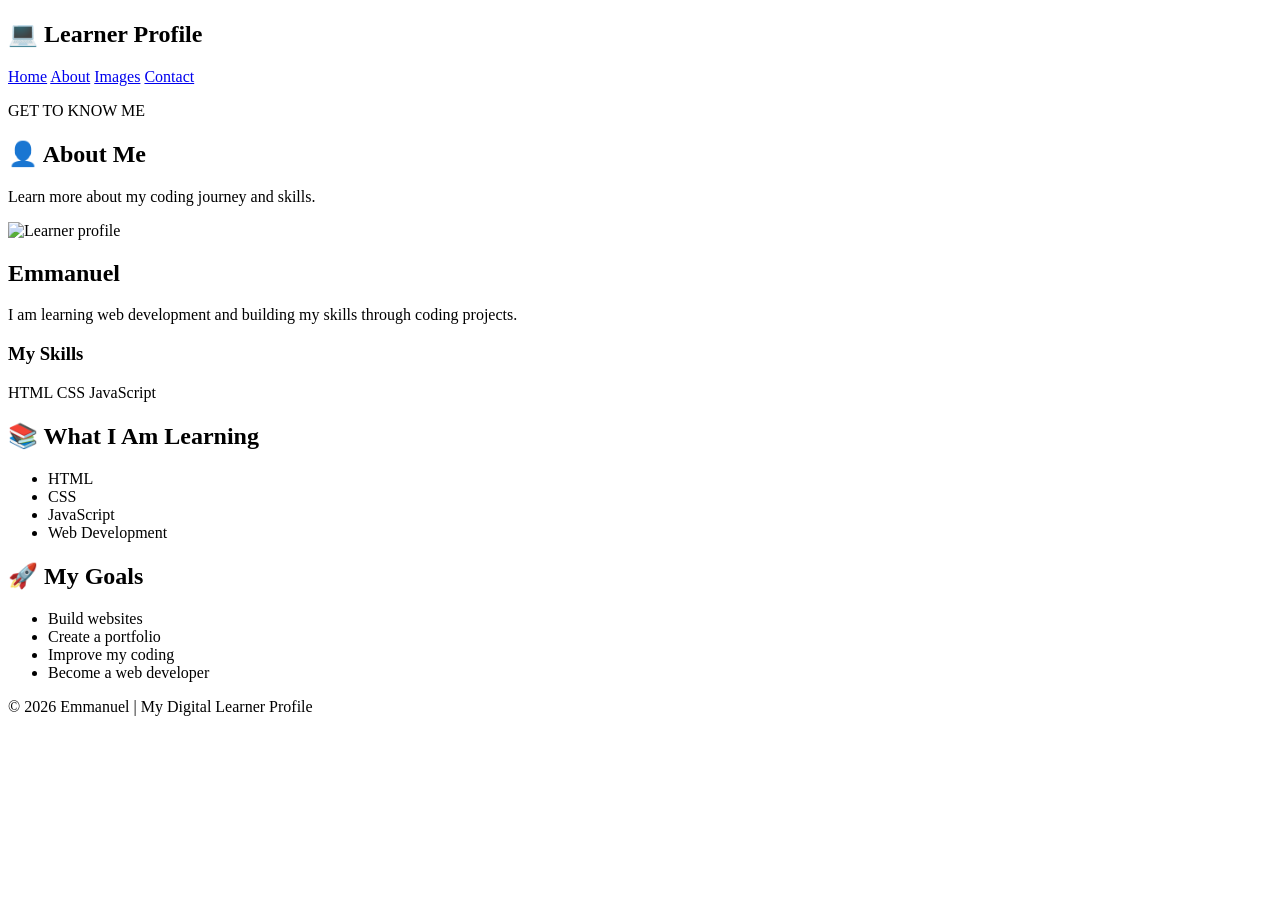
==== about.html @ 2c31838c "commit changes" ====
<!DOCTYPE html>
<html lang="en">

<head>

    <meta charset="UTF-8">

    <meta name="viewport"
          content="width=device-width, initial-scale=1.0">

    <title>About Me</title>

    <link rel="stylesheet" href="style.css">

</head>

<body>

    <nav class="navbar">

        <h2>💻 Learner Profile</h2>

        <div class="nav-links">

            <a href="index.html">Home</a>

            <a href="about.html">About</a>

            <a href="images.html">Images</a>

            <a href="contact.html">Contact</a>

        </div>

    </nav>


    <main>

        <section class="page-header">

            <p class="small-title">
                GET TO KNOW ME
            </p>

            <h1>👤 About Me</h1>

            <p>
                Learn more about my coding journey and skills.
            </p>

        </section>


        <section class="about-card">

            <img
                src="images/profile-photo.png"
                alt="Learner profile"
            >

            <div>

                <h2>Emmanuel</h2>

                <p>
                    I am learning web development and building
                    my skills through coding projects.
                </p>

                <h3>My Skills</h3>

                <div class="skills">

                    <span>HTML</span>

                    <span>CSS</span>

                    <span>JavaScript</span>

                </div>

            </div>

        </section>


        <section class="two-cards">

            <div class="card">

                <h2>📚 What I Am Learning</h2>

                <ul>

                    <li>HTML</li>

                    <li>CSS</li>

                    <li>JavaScript</li>

                    <li>Web Development</li>

                </ul>

            </div>


            <div class="card">

                <h2>🚀 My Goals</h2>

                <ul>

                    <li>Build websites</li>

                    <li>Create a portfolio</li>

                    <li>Improve my coding</li>

                    <li>Become a web developer</li>

                </ul>

            </div>

        </section>

    </main>


    <footer>

        <p>
            © 2026 Emmanuel | My Digital Learner Profile
        </p>

    </footer>


    <script src="script.js"></script>

</body>

</html>
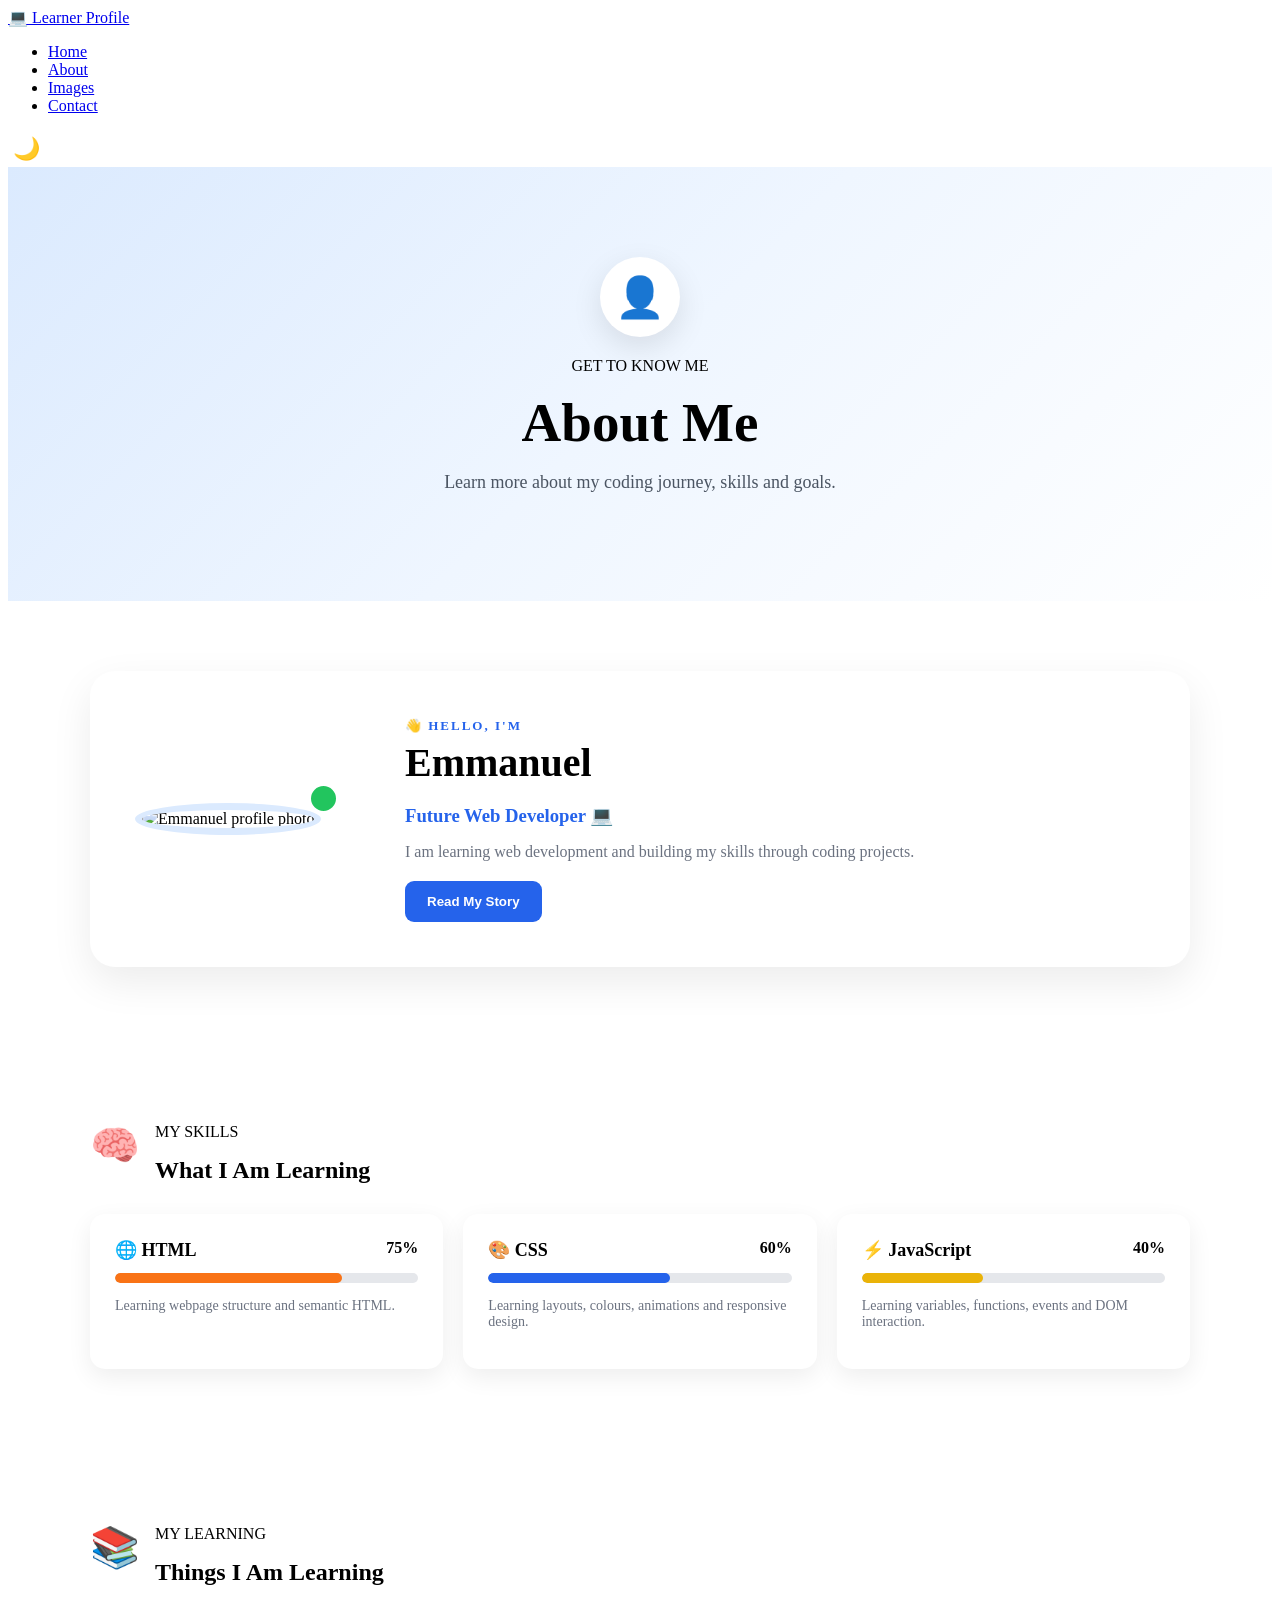
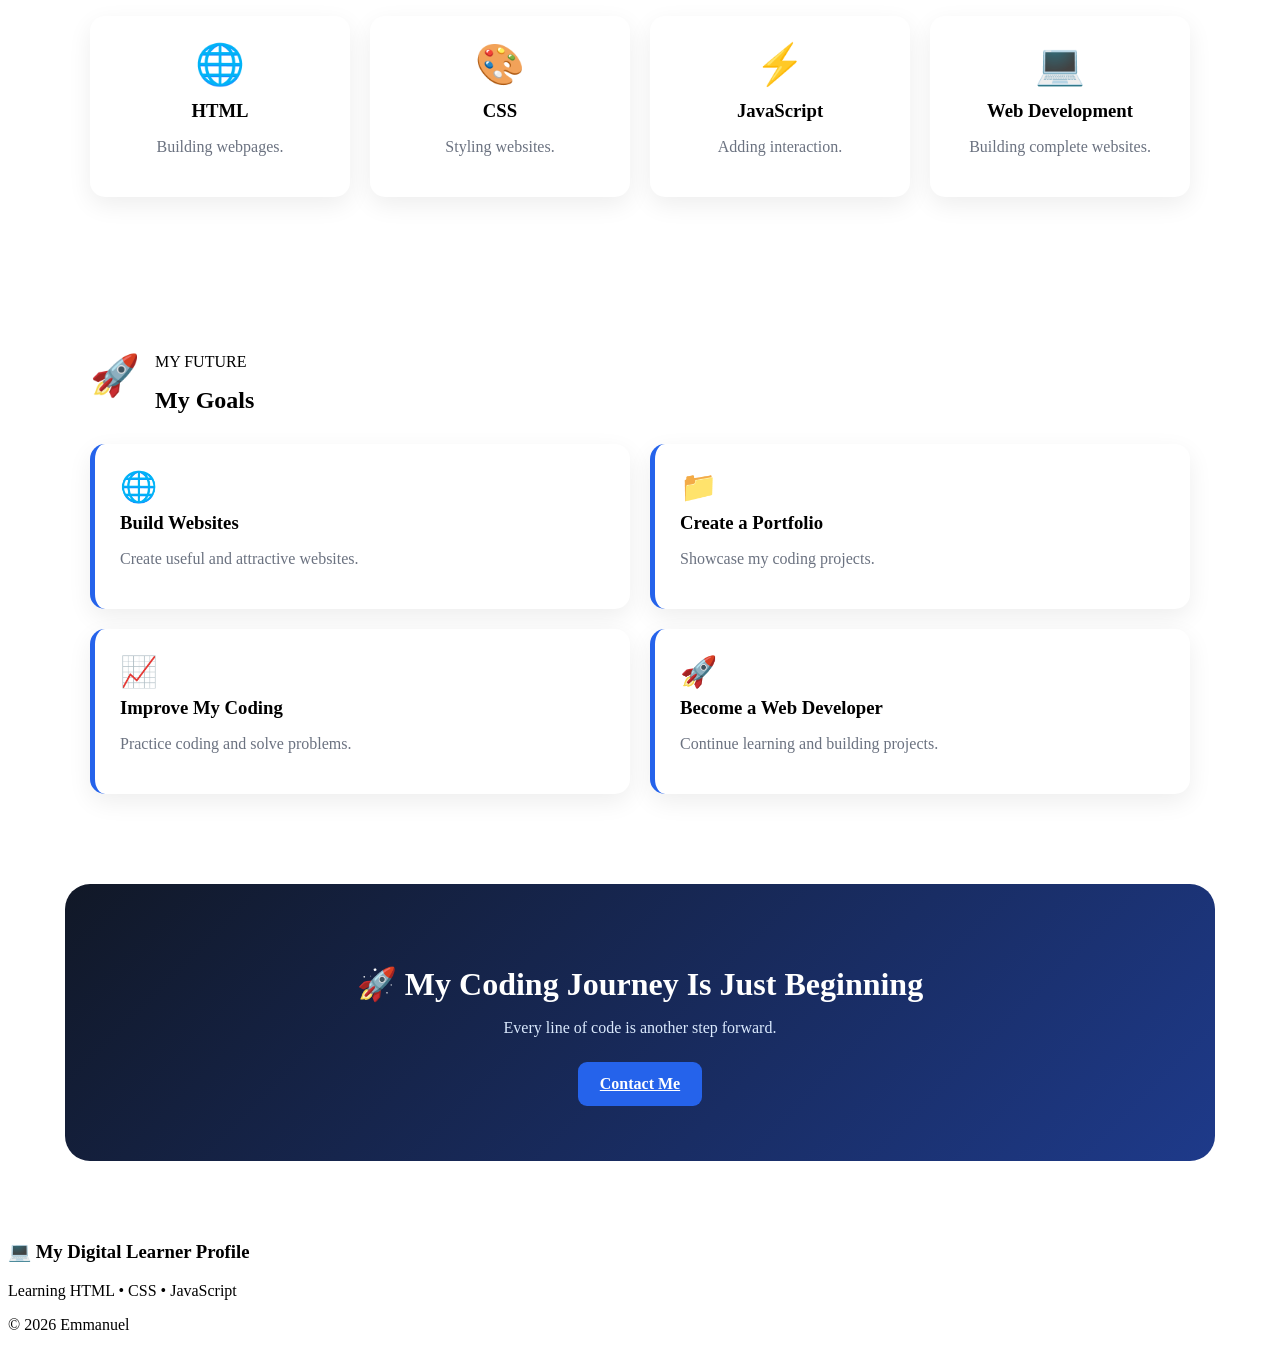
==== commit 57b16661: "commit changes" ====
--- a/about.html
+++ b/about.html
@@ -1,145 +1,1076 @@
 <!DOCTYPE html>
 <html lang="en">
-
 <head>
-
     <meta charset="UTF-8">
-
-    <meta name="viewport"
-          content="width=device-width, initial-scale=1.0">
-
-    <title>About Me</title>
+    <meta name="viewport" content="width=device-width, initial-scale=1.0">
+
+    <title>About | Learner Profile</title>
 
     <link rel="stylesheet" href="style.css">
-
 </head>
 
 <body>
 
+    <!-- NAVIGATION -->
     <nav class="navbar">
 
-        <h2>💻 Learner Profile</h2>
-
-        <div class="nav-links">
-
-            <a href="index.html">Home</a>
-
-            <a href="about.html">About</a>
-
-            <a href="images.html">Images</a>
-
-            <a href="contact.html">Contact</a>
-
-        </div>
+        <a href="index.html" class="logo">
+            💻 Learner Profile
+        </a>
+
+        <ul class="nav-links">
+            <li><a href="index.html">Home</a></li>
+            <li><a href="about.html" class="active">About</a></li>
+            <li><a href="images.html">Images</a></li>
+            <li><a href="contact.html">Contact</a></li>
+        </ul>
+
+        <button id="themeBtn" class="theme-btn">
+            🌙
+        </button>
 
     </nav>
 
 
+    <!-- PAGE INTRO -->
+    <header class="about-hero">
+
+        <div class="hero-circle">👤</div>
+
+        <p class="small-title">
+            GET TO KNOW ME
+        </p>
+
+        <h1>About Me</h1>
+
+        <p>
+            Learn more about my coding journey,
+            skills and goals.
+        </p>
+
+    </header>
+
+
     <main>
 
-        <section class="page-header">
-
-            <p class="small-title">
-                GET TO KNOW ME
+
+        <!-- PROFILE -->
+        <section class="about-section">
+
+            <div class="profile-card">
+
+                <div class="profile-photo-container">
+
+                    <img
+                        src="images/profile.jpg"
+                        alt="Emmanuel profile photo"
+                    >
+
+                    <span class="online-dot"></span>
+
+                </div>
+
+
+                <div class="profile-details">
+
+                    <span class="profile-label">
+                        👋 HELLO, I'M
+                    </span>
+
+                    <h2>Emmanuel</h2>
+
+                    <h3>
+                        Future Web Developer 💻
+                    </h3>
+
+                    <p>
+                        I am learning web development and
+                        building my skills through coding
+                        projects.
+                    </p>
+
+                    <button
+                        id="storyBtn"
+                        class="primary-btn"
+                    >
+                        Read My Story
+                    </button>
+
+                </div>
+
+            </div>
+
+
+            <!-- HIDDEN STORY -->
+
+            <div
+                id="story"
+                class="story-box hidden"
+            >
+
+                <h3>🚀 My Coding Journey</h3>
+
+                <p>
+                    My coding journey started with learning
+                    HTML. I then started learning CSS to
+                    make my websites look better and
+                    JavaScript to make them interactive.
+                </p>
+
+                <p>
+                    Every project gives me an opportunity
+                    to learn something new and improve my
+                    coding skills.
+                </p>
+
+            </div>
+
+        </section>
+
+
+        <!-- SKILLS -->
+        <section class="about-section">
+
+            <div class="section-heading">
+
+                <span>🧠</span>
+
+                <div>
+                    <p class="small-title">
+                        MY SKILLS
+                    </p>
+
+                    <h2>
+                        What I Am Learning
+                    </h2>
+                </div>
+
+            </div>
+
+
+            <div class="skills-grid">
+
+
+                <!-- HTML -->
+
+                <div class="interactive-skill">
+
+                    <div class="skill-top">
+
+                        <span class="skill-name">
+                            🌐 HTML
+                        </span>
+
+                        <span>
+                            75%
+                        </span>
+
+                    </div>
+
+                    <div class="progress-bar">
+
+                        <div
+                            class="progress html-progress"
+                        ></div>
+
+                    </div>
+
+                    <p>
+                        Learning webpage structure
+                        and semantic HTML.
+                    </p>
+
+                </div>
+
+
+                <!-- CSS -->
+
+                <div class="interactive-skill">
+
+                    <div class="skill-top">
+
+                        <span class="skill-name">
+                            🎨 CSS
+                        </span>
+
+                        <span>
+                            60%
+                        </span>
+
+                    </div>
+
+                    <div class="progress-bar">
+
+                        <div
+                            class="progress css-progress"
+                        ></div>
+
+                    </div>
+
+                    <p>
+                        Learning layouts, colours,
+                        animations and responsive design.
+                    </p>
+
+                </div>
+
+
+                <!-- JAVASCRIPT -->
+
+                <div class="interactive-skill">
+
+                    <div class="skill-top">
+
+                        <span class="skill-name">
+                            ⚡ JavaScript
+                        </span>
+
+                        <span>
+                            40%
+                        </span>
+
+                    </div>
+
+                    <div class="progress-bar">
+
+                        <div
+                            class="progress js-progress"
+                        ></div>
+
+                    </div>
+
+                    <p>
+                        Learning variables, functions,
+                        events and DOM interaction.
+                    </p>
+
+                </div>
+
+            </div>
+
+        </section>
+
+
+        <!-- LEARNING -->
+        <section class="about-section">
+
+            <div class="section-heading">
+
+                <span>📚</span>
+
+                <div>
+
+                    <p class="small-title">
+                        MY LEARNING
+                    </p>
+
+                    <h2>
+                        Things I Am Learning
+                    </h2>
+
+                </div>
+
+            </div>
+
+
+            <div class="learning-grid">
+
+                <div class="learning-card">
+                    <span>🌐</span>
+                    <h3>HTML</h3>
+                    <p>
+                        Building webpages.
+                    </p>
+                </div>
+
+
+                <div class="learning-card">
+                    <span>🎨</span>
+                    <h3>CSS</h3>
+                    <p>
+                        Styling websites.
+                    </p>
+                </div>
+
+
+                <div class="learning-card">
+                    <span>⚡</span>
+                    <h3>JavaScript</h3>
+                    <p>
+                        Adding interaction.
+                    </p>
+                </div>
+
+
+                <div class="learning-card">
+                    <span>💻</span>
+                    <h3>Web Development</h3>
+                    <p>
+                        Building complete websites.
+                    </p>
+                </div>
+
+            </div>
+
+        </section>
+
+
+        <!-- GOALS -->
+        <section class="about-section">
+
+            <div class="section-heading">
+
+                <span>🚀</span>
+
+                <div>
+
+                    <p class="small-title">
+                        MY FUTURE
+                    </p>
+
+                    <h2>
+                        My Goals
+                    </h2>
+
+                </div>
+
+            </div>
+
+
+            <div class="goals-grid">
+
+                <div class="goal-card">
+                    <span>🌐</span>
+                    <h3>Build Websites</h3>
+                    <p>
+                        Create useful and attractive websites.
+                    </p>
+                </div>
+
+
+                <div class="goal-card">
+                    <span>📁</span>
+                    <h3>Create a Portfolio</h3>
+                    <p>
+                        Showcase my coding projects.
+                    </p>
+                </div>
+
+
+                <div class="goal-card">
+                    <span>📈</span>
+                    <h3>Improve My Coding</h3>
+                    <p>
+                        Practice coding and solve problems.
+                    </p>
+                </div>
+
+
+                <div class="goal-card">
+                    <span>🚀</span>
+                    <h3>Become a Web Developer</h3>
+                    <p>
+                        Continue learning and building projects.
+                    </p>
+                </div>
+
+            </div>
+
+        </section>
+
+
+        <!-- CALL TO ACTION -->
+
+        <section class="about-cta">
+
+            <h2>
+                🚀 My Coding Journey Is Just Beginning
+            </h2>
+
+            <p>
+                Every line of code is another step forward.
             </p>
 
-            <h1>👤 About Me</h1>
-
-            <p>
-                Learn more about my coding journey and skills.
-            </p>
+            <a
+                href="contact.html"
+                class="primary-btn"
+            >
+                Contact Me
+            </a>
 
         </section>
 
-
-        <section class="about-card">
-
-            <img
-                src="images/profile-photo.png"
-                alt="Learner profile"
-            >
-
-            <div>
-
-                <h2>Emmanuel</h2>
-
-                <p>
-                    I am learning web development and building
-                    my skills through coding projects.
-                </p>
-
-                <h3>My Skills</h3>
-
-                <div class="skills">
-
-                    <span>HTML</span>
-
-                    <span>CSS</span>
-
-                    <span>JavaScript</span>
-
-                </div>
-
-            </div>
-
-        </section>
-
-
-        <section class="two-cards">
-
-            <div class="card">
-
-                <h2>📚 What I Am Learning</h2>
-
-                <ul>
-
-                    <li>HTML</li>
-
-                    <li>CSS</li>
-
-                    <li>JavaScript</li>
-
-                    <li>Web Development</li>
-
-                </ul>
-
-            </div>
-
-
-            <div class="card">
-
-                <h2>🚀 My Goals</h2>
-
-                <ul>
-
-                    <li>Build websites</li>
-
-                    <li>Create a portfolio</li>
-
-                    <li>Improve my coding</li>
-
-                    <li>Become a web developer</li>
-
-                </ul>
-
-            </div>
-
-        </section>
-
     </main>
 
 
+    <!-- FOOTER -->
+
     <footer>
 
+        <h3>
+            💻 My Digital Learner Profile
+        </h3>
+
         <p>
-            © 2026 Emmanuel | My Digital Learner Profile
+            Learning HTML • CSS • JavaScript
         </p>
 
+        <p>
+            © 2026 Emmanuel
+        </p>
+
     </footer>
 
 
     <script src="script.js"></script>
-
+<script>// =================================
+// ABOUT PAGE - MY STORY
+// =================================
+
+const storyBtn = document.getElementById("storyBtn");
+const story = document.getElementById("story");
+
+if (storyBtn && story) {
+
+    storyBtn.addEventListener("click", function () {
+
+        story.classList.toggle("hidden");
+
+        if (story.classList.contains("hidden")) {
+
+            storyBtn.textContent = "Read My Story";
+
+        } else {
+
+            storyBtn.textContent = "Hide My Story";
+
+        }
+
+    });
+
+}
+
+
+// =================================
+// DARK / LIGHT MODE
+// =================================
+
+const themeBtn = document.getElementById("themeBtn");
+
+if (themeBtn) {
+
+    themeBtn.addEventListener("click", function () {
+
+        document.body.classList.toggle("dark-mode");
+
+        if (
+            document.body.classList.contains("dark-mode")
+        ) {
+
+            themeBtn.textContent = "☀️";
+
+        } else {
+
+            themeBtn.textContent = "🌙";
+
+        }
+
+    });
+
+}</script>
+
+<style>/* =================================
+   ABOUT PAGE
+================================= */
+
+.about-hero {
+    text-align: center;
+    padding: 90px 20px;
+
+    background:
+        linear-gradient(
+            135deg,
+            #dbeafe,
+            #eff6ff,
+            #ffffff
+        );
+}
+
+.hero-circle {
+    width: 80px;
+    height: 80px;
+
+    display: flex;
+    align-items: center;
+    justify-content: center;
+
+    margin: 0 auto 20px;
+
+    background: white;
+
+    border-radius: 50%;
+
+    font-size: 40px;
+
+    box-shadow:
+        0 10px 30px rgba(0,0,0,0.1);
+}
+
+.about-hero h1 {
+    font-size: 55px;
+    margin: 5px 0 10px;
+}
+
+.about-hero > p:last-child {
+    color: #4b5563;
+    font-size: 18px;
+}
+
+
+/* =================================
+   ABOUT SECTIONS
+================================= */
+
+.about-section {
+    max-width: 1100px;
+
+    margin: auto;
+
+    padding: 70px 25px;
+}
+
+
+/* =================================
+   PROFILE CARD
+================================= */
+
+.profile-card {
+    display: flex;
+
+    align-items: center;
+
+    gap: 50px;
+
+    background: white;
+
+    padding: 45px;
+
+    border-radius: 25px;
+
+    box-shadow:
+        0 15px 40px rgba(0,0,0,0.08);
+
+    transition: 0.3s;
+}
+
+.profile-card:hover {
+    transform: translateY(-5px);
+
+    box-shadow:
+        0 20px 50px rgba(37,99,235,0.15);
+}
+
+.profile-photo-container {
+    position: relative;
+
+    min-width: 220px;
+}
+
+.profile-photo-container img {
+    width: 220px;
+    height: 220px;
+
+    object-fit: cover;
+
+    border-radius: 50%;
+
+    border: 7px solid #dbeafe;
+}
+
+.online-dot {
+    position: absolute;
+
+    width: 25px;
+    height: 25px;
+
+    background: #22c55e;
+
+    border: 4px solid white;
+
+    border-radius: 50%;
+
+    bottom: 20px;
+    right: 15px;
+}
+
+.profile-label {
+    color: #2563eb;
+
+    font-size: 13px;
+
+    font-weight: bold;
+
+    letter-spacing: 2px;
+}
+
+.profile-details h2 {
+    font-size: 40px;
+
+    margin: 5px 0;
+}
+
+.profile-details h3 {
+    color: #2563eb;
+
+    margin-bottom: 15px;
+}
+
+.profile-details p {
+    color: #6b7280;
+
+    max-width: 600px;
+
+    margin-bottom: 20px;
+}
+
+
+/* =================================
+   BUTTON
+================================= */
+
+.primary-btn {
+    display: inline-block;
+
+    background: #2563eb;
+
+    color: white;
+
+    border: none;
+
+    padding: 13px 22px;
+
+    border-radius: 9px;
+
+    font-weight: bold;
+
+    cursor: pointer;
+
+    transition: 0.3s;
+}
+
+.primary-btn:hover {
+    background: #1d4ed8;
+
+    transform: translateY(-3px);
+
+    box-shadow:
+        0 8px 20px rgba(37,99,235,0.25);
+}
+
+
+/* =================================
+   STORY
+================================= */
+
+.story-box {
+    margin-top: 20px;
+
+    padding: 25px;
+
+    background: #eff6ff;
+
+    border-left: 5px solid #2563eb;
+
+    border-radius: 10px;
+
+    animation: slideDown 0.4s ease;
+}
+
+.story-box h3 {
+    margin-bottom: 10px;
+}
+
+.story-box p {
+    margin-bottom: 10px;
+}
+
+.hidden {
+    display: none;
+}
+
+@keyframes slideDown {
+
+    from {
+        opacity: 0;
+        transform: translateY(-10px);
+    }
+
+    to {
+        opacity: 1;
+        transform: translateY(0);
+    }
+
+}
+
+
+/* =================================
+   SECTION HEADING
+================================= */
+
+.section-heading {
+    display: flex;
+
+    align-items: center;
+
+    gap: 15px;
+
+    margin-bottom: 30px;
+}
+
+.section-heading > span {
+    font-size: 40px;
+}
+
+.section-heading h2 {
+    margin: 0;
+}
+
+
+/* =================================
+   SKILLS
+================================= */
+
+.skills-grid {
+    display: grid;
+
+    grid-template-columns:
+        repeat(3, 1fr);
+
+    gap: 20px;
+}
+
+.interactive-skill {
+    background: white;
+
+    padding: 25px;
+
+    border-radius: 15px;
+
+    box-shadow:
+        0 8px 25px rgba(0,0,0,0.07);
+
+    transition: 0.3s;
+}
+
+.interactive-skill:hover {
+    transform: translateY(-7px);
+}
+
+.skill-top {
+    display: flex;
+
+    justify-content: space-between;
+
+    margin-bottom: 12px;
+
+    font-weight: bold;
+}
+
+.skill-name {
+    font-size: 18px;
+}
+
+.progress-bar {
+    height: 10px;
+
+    background: #e5e7eb;
+
+    border-radius: 20px;
+
+    overflow: hidden;
+
+    margin-bottom: 15px;
+}
+
+.progress {
+    height: 100%;
+
+    border-radius: 20px;
+
+    animation: growProgress 1.5s ease;
+}
+
+.html-progress {
+    width: 75%;
+    background: #f97316;
+}
+
+.css-progress {
+    width: 60%;
+    background: #2563eb;
+}
+
+.js-progress {
+    width: 40%;
+    background: #eab308;
+}
+
+.interactive-skill p {
+    color: #6b7280;
+
+    font-size: 14px;
+}
+
+@keyframes growProgress {
+
+    from {
+        width: 0;
+    }
+
+}
+
+
+/* =================================
+   LEARNING CARDS
+================================= */
+
+.learning-grid {
+    display: grid;
+
+    grid-template-columns:
+        repeat(4, 1fr);
+
+    gap: 20px;
+}
+
+.learning-card {
+    background: white;
+
+    padding: 25px;
+
+    text-align: center;
+
+    border-radius: 15px;
+
+    box-shadow:
+        0 8px 25px rgba(0,0,0,0.07);
+
+    transition: 0.3s;
+}
+
+.learning-card:hover {
+    transform: translateY(-8px);
+
+    background: #eff6ff;
+}
+
+.learning-card span {
+    font-size: 40px;
+}
+
+.learning-card h3 {
+    margin: 12px 0 5px;
+}
+
+.learning-card p {
+    color: #6b7280;
+}
+
+
+/* =================================
+   GOALS
+================================= */
+
+.goals-grid {
+    display: grid;
+
+    grid-template-columns:
+        repeat(2, 1fr);
+
+    gap: 20px;
+}
+
+.goal-card {
+    padding: 25px;
+
+    background: white;
+
+    border-radius: 15px;
+
+    border-left: 5px solid #2563eb;
+
+    box-shadow:
+        0 8px 25px rgba(0,0,0,0.07);
+
+    transition: 0.3s;
+}
+
+.goal-card:hover {
+    transform: translateX(8px);
+}
+
+.goal-card span {
+    font-size: 30px;
+}
+
+.goal-card h3 {
+    margin: 8px 0;
+}
+
+.goal-card p {
+    color: #6b7280;
+}
+
+
+/* =================================
+   CALL TO ACTION
+================================= */
+
+.about-cta {
+    max-width: 1100px;
+
+    margin: 20px auto 80px;
+
+    padding: 55px 25px;
+
+    text-align: center;
+
+    color: white;
+
+    background:
+        linear-gradient(
+            135deg,
+            #111827,
+            #1e3a8a
+        );
+
+    border-radius: 25px;
+}
+
+.about-cta h2 {
+    font-size: 32px;
+
+    margin-bottom: 10px;
+}
+
+.about-cta p {
+    margin-bottom: 25px;
+
+    color: #dbeafe;
+}
+
+
+/* =================================
+   DARK MODE BUTTON
+================================= */
+
+.theme-btn {
+    border: none;
+
+    background: transparent;
+
+    font-size: 22px;
+
+    cursor: pointer;
+
+    padding: 5px;
+}
+
+
+/* =================================
+   DARK MODE
+================================= */
+
+body.dark-mode {
+    background: #111827;
+
+    color: #f9fafb;
+}
+
+body.dark-mode .profile-card,
+body.dark-mode .interactive-skill,
+body.dark-mode .learning-card,
+body.dark-mode .goal-card {
+    background: #1f2937;
+
+    color: white;
+}
+
+body.dark-mode .about-hero {
+    background:
+        linear-gradient(
+            135deg,
+            #111827,
+            #1e3a8a
+        );
+}
+
+body.dark-mode .about-hero > p:last-child,
+body.dark-mode .interactive-skill p,
+body.dark-mode .learning-card p,
+body.dark-mode .goal-card p,
+body.dark-mode .profile-details p {
+    color: #d1d5db;
+}
+
+body.dark-mode .learning-card:hover {
+    background: #374151;
+}
+
+
+/* =================================
+   MOBILE
+================================= */
+
+@media (max-width: 800px) {
+
+    .profile-card {
+        flex-direction: column;
+
+        text-align: center;
+
+        padding: 30px;
+    }
+
+    .skills-grid {
+        grid-template-columns: 1fr;
+    }
+
+    .learning-grid {
+        grid-template-columns:
+            repeat(2, 1fr);
+    }
+
+    .goals-grid {
+        grid-template-columns: 1fr;
+    }
+
+    .about-hero h1 {
+        font-size: 42px;
+    }
+
+    .section-heading {
+        justify-content: center;
+    }
+
+}
+
+
+@media (max-width: 500px) {
+
+    .learning-grid {
+        grid-template-columns: 1fr;
+    }
+
+    .profile-photo-container img {
+        width: 180px;
+        height: 180px;
+    }
+
+    .profile-details h2 {
+        font-size: 32px;
+    }
+
+}</style>
 </body>
-
 </html>
